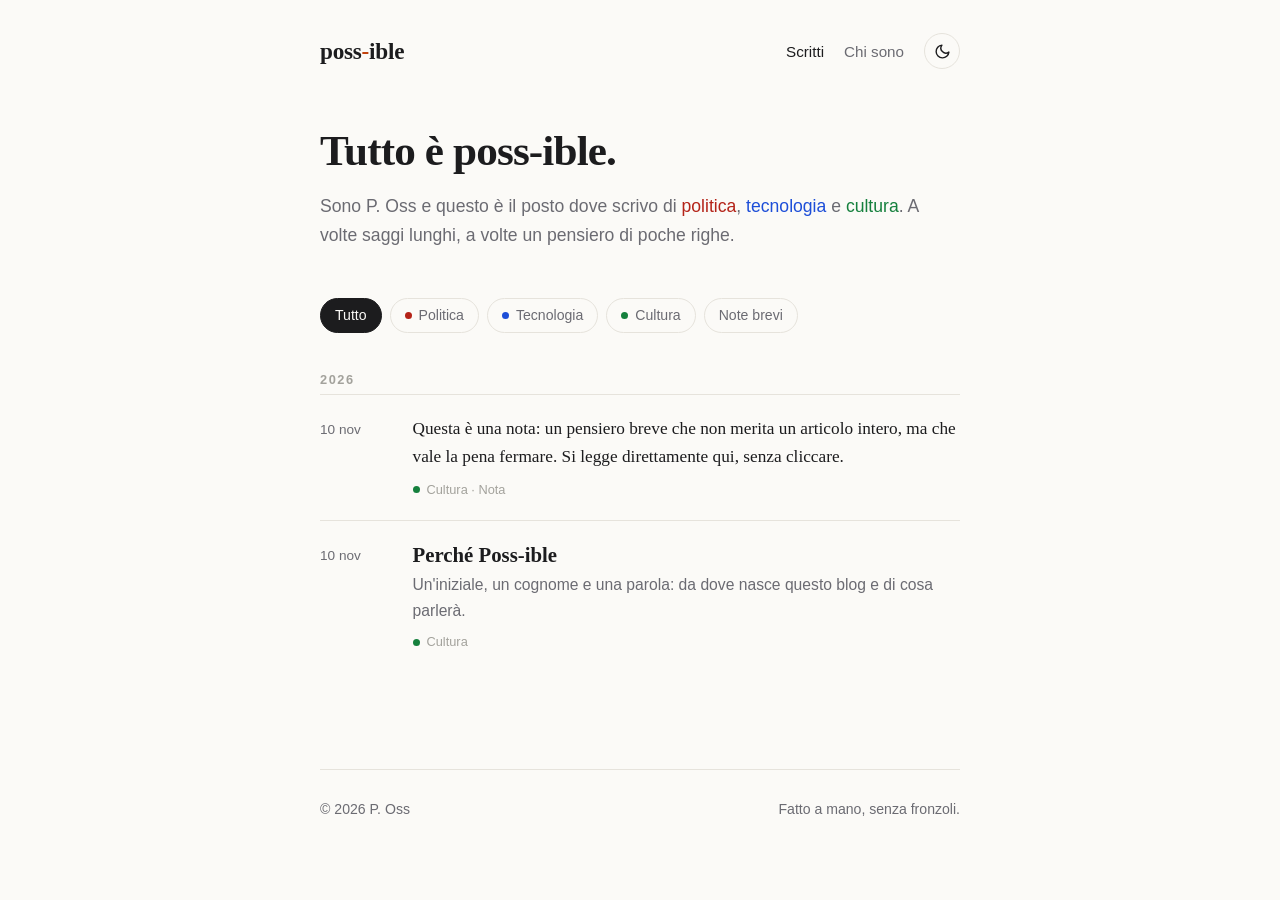
==== index.html @ ffd4f861 "Poss-ible: nuovo sito da zero Blog statico minimale con tema chiaro/scuro, sezioni Politica, Tecnolo" ====
<!doctype html>
<html lang="it">
<head>
  <meta charset="utf-8">
  <meta name="viewport" content="width=device-width, initial-scale=1">
  <title>Poss-ible</title>
  <meta name="description" content="Il blog di P. Oss: pensieri lunghi e brevi su politica, tecnologia e cultura.">
  <link rel="icon" href="data:image/svg+xml,<svg xmlns='http://www.w3.org/2000/svg' viewBox='0 0 100 100'><text y='.9em' font-size='90' font-family='Georgia'>p</text></svg>">
  <script src="theme.js"></script>
  <link rel="stylesheet" href="style.css">
</head>
<body>
  <div class="wrap">

    <header class="site-header">
      <a class="logo" href="index.html">poss<span class="dash">-</span>ible</a>
      <nav class="nav">
        <a href="index.html" aria-current="page">Scritti</a>
        <a href="chi-sono.html">Chi sono</a>
        <button class="theme-toggle" type="button" aria-label="Cambia tema">
          <svg class="moon" viewBox="0 0 24 24" fill="none" stroke="currentColor" stroke-width="2" stroke-linecap="round" stroke-linejoin="round"><path d="M21 12.8A9 9 0 1 1 11.2 3a7 7 0 0 0 9.8 9.8z"/></svg>
          <svg class="sun" viewBox="0 0 24 24" fill="none" stroke="currentColor" stroke-width="2" stroke-linecap="round" stroke-linejoin="round"><circle cx="12" cy="12" r="4"/><path d="M12 2v2M12 20v2M4.9 4.9l1.4 1.4M17.7 17.7l1.4 1.4M2 12h2M20 12h2M4.9 19.1l1.4-1.4M17.7 6.3l1.4-1.4"/></svg>
        </button>
      </nav>
    </header>

    <main>
      <section class="intro">
        <h1>Tutto è poss-ible.</h1>
        <p>Sono P. Oss e questo è il posto dove scrivo di
          <a class="topic politica" href="#politica">politica</a>,
          <a class="topic tecnologia" href="#tecnologia">tecnologia</a> e
          <a class="topic cultura" href="#cultura">cultura</a>.
          A volte saggi lunghi, a volte un pensiero di poche righe.</p>
      </section>

      <ul class="filters" aria-label="Filtra per sezione">
        <li><button type="button" data-filter="tutto" aria-pressed="true">Tutto</button></li>
        <li><button type="button" data-filter="politica"><span class="dot politica"></span>Politica</button></li>
        <li><button type="button" data-filter="tecnologia"><span class="dot tecnologia"></span>Tecnologia</button></li>
        <li><button type="button" data-filter="cultura"><span class="dot cultura"></span>Cultura</button></li>
        <li><button type="button" data-filter="note">Note brevi</button></li>
      </ul>

      <!--
        COME AGGIUNGERE UNO SCRITTO
        Copia uno dei due blocchi <li> qui sotto e mettilo in cima alla lista dell'anno giusto.

        • Saggio (articolo lungo, con una sua pagina):
          data-kind="saggio", il link punta al file in /articoli

        • Nota (pensiero breve, si legge direttamente qui):
          data-kind="nota", niente link, il testo va dentro <div class="text">

        data-cat può essere: politica, tecnologia, cultura
        Per un anno nuovo, copia tutto il blocco <section class="year-group">.
      -->

      <section class="year-group">
        <h3 class="year">2026</h3>
        <ul class="posts">

          <li data-kind="nota" data-cat="cultura">
            <div class="entry note">
              <time datetime="2026-11-10">10 nov</time>
              <div>
                <div class="text">
                  <p>Questa è una nota: un pensiero breve che non merita un articolo intero, ma che vale la pena fermare. Si legge direttamente qui, senza cliccare.</p>
                </div>
                <div class="meta"><span class="dot cultura"></span>Cultura · Nota</div>
              </div>
            </div>
          </li>

          <li data-kind="saggio" data-cat="cultura">
            <a class="entry" href="articoli/perche-poss-ible.html">
              <time datetime="2026-11-10">10 nov</time>
              <div>
                <h2>Perché Poss-ible</h2>
                <p class="summary">Un'iniziale, un cognome e una parola: da dove nasce questo blog e di cosa parlerà.</p>
                <div class="meta"><span class="dot cultura"></span>Cultura</div>
              </div>
            </a>
          </li>

        </ul>
      </section>

      <p class="empty" hidden>Ancora niente in questa sezione. Arriverà.</p>
    </main>

    <footer class="site-footer">
      <span>© <span data-year>2026</span> P. Oss</span>
      <span>Fatto a mano, senza fronzoli.</span>
    </footer>

  </div>
</body>
</html>
---- style.css ----
/* ===== Poss-ible — stile minimale ===== */

:root {
  --bg: #fbfaf7;
  --text: #1c1c1e;
  --muted: #6b6b72;
  --faint: #a3a29c;
  --accent: #c2410c;
  --border: #e6e3dc;
  --surface: #f3f1ec;

  /* Colori delle sezioni */
  --politica: #b42318;
  --tecnologia: #1d4ed8;
  --cultura: #15803d;

  --max: 680px;
  --sans: -apple-system, BlinkMacSystemFont, "Segoe UI", Inter, Roboto, sans-serif;
  --serif: "Iowan Old Style", "Palatino Linotype", Palatino, Georgia, serif;
  --mono: ui-monospace, "SF Mono", Menlo, Consolas, monospace;
}

/* Tema scuro: segue il sistema, a meno che l'utente non abbia scelto "light" */
@media (prefers-color-scheme: dark) {
  :root:not([data-theme="light"]) {
    --bg: #111113;
    --text: #e8e6e1;
    --muted: #9b9ba3;
    --faint: #5c5c63;
    --accent: #fb923c;
    --border: #26262b;
    --surface: #19191c;
    --politica: #f87171;
    --tecnologia: #60a5fa;
    --cultura: #4ade80;
  }
}
:root[data-theme="dark"] {
  --bg: #111113;
  --text: #e8e6e1;
  --muted: #9b9ba3;
  --faint: #5c5c63;
  --accent: #fb923c;
  --border: #26262b;
  --surface: #19191c;
  --politica: #f87171;
  --tecnologia: #60a5fa;
  --cultura: #4ade80;
}

*, *::before, *::after { box-sizing: border-box; }

html { -webkit-text-size-adjust: 100%; }

body {
  margin: 0;
  background: var(--bg);
  color: var(--text);
  font-family: var(--sans);
  font-size: 17px;
  line-height: 1.65;
  transition: background-color .25s ease, color .25s ease;
}

.wrap {
  max-width: var(--max);
  margin: 0 auto;
  padding: 0 20px;
}

a { color: inherit; text-decoration-color: var(--accent); text-underline-offset: 3px; }
a:hover { color: var(--accent); }

/* ----- Header ----- */
.site-header {
  display: flex;
  align-items: center;
  justify-content: space-between;
  gap: 16px;
  padding: 32px 0 56px;
}

.logo {
  font-family: var(--serif);
  font-size: 1.45rem;
  font-weight: 600;
  letter-spacing: -.01em;
  text-decoration: none;
}
.logo .dash { color: var(--accent); }
.logo:hover { color: var(--text); }

.nav { display: flex; align-items: center; gap: 20px; font-size: .95rem; }
.nav a { text-decoration: none; color: var(--muted); }
.nav a:hover, .nav a[aria-current="page"] { color: var(--text); }

.theme-toggle {
  display: grid;
  place-items: center;
  width: 36px;
  height: 36px;
  border: 1px solid var(--border);
  border-radius: 50%;
  background: transparent;
  color: var(--text);
  cursor: pointer;
  transition: border-color .2s;
}
.theme-toggle:hover { border-color: var(--accent); }
.theme-toggle svg { width: 17px; height: 17px; }
.theme-toggle .sun { display: none; }
:root[data-theme="dark"] .theme-toggle .sun { display: block; }
:root[data-theme="dark"] .theme-toggle .moon { display: none; }
@media (prefers-color-scheme: dark) {
  :root:not([data-theme="light"]) .theme-toggle .sun { display: block; }
  :root:not([data-theme="light"]) .theme-toggle .moon { display: none; }
}

/* ----- Intro ----- */
.intro { margin-bottom: 48px; }
.intro h1 {
  font-family: var(--serif);
  font-size: clamp(2rem, 6vw, 2.7rem);
  line-height: 1.15;
  font-weight: 600;
  letter-spacing: -.02em;
  margin: 0 0 16px;
}
.intro p { color: var(--muted); font-size: 1.1rem; margin: 0; max-width: 34em; }
.intro p + p { margin-top: .8em; }
.intro .topic { font-weight: 500; text-decoration: none; }
.intro .topic.politica { color: var(--politica); }
.intro .topic.tecnologia { color: var(--tecnologia); }
.intro .topic.cultura { color: var(--cultura); }
.intro .topic:hover { text-decoration: underline; text-decoration-color: currentColor; }

/* ----- Filtri per sezione ----- */
.filters {
  display: flex;
  flex-wrap: wrap;
  gap: 8px;
  margin: 0 0 36px;
  padding: 0;
  list-style: none;
}
.filters button {
  font: inherit;
  font-size: .88rem;
  padding: 5px 14px;
  border: 1px solid var(--border);
  border-radius: 999px;
  background: transparent;
  color: var(--muted);
  cursor: pointer;
  display: inline-flex;
  align-items: center;
  gap: 7px;
  transition: color .15s, border-color .15s, background-color .15s;
}
.filters button:hover { color: var(--text); border-color: var(--muted); }
.filters button[aria-pressed="true"] {
  color: var(--bg);
  background: var(--text);
  border-color: var(--text);
}

/* Pallino colorato della sezione */
.dot {
  width: 7px;
  height: 7px;
  border-radius: 50%;
  background: var(--faint);
  flex: none;
  display: inline-block;
}
.dot.politica { background: var(--politica); }
.dot.tecnologia { background: var(--tecnologia); }
.dot.cultura { background: var(--cultura); }

/* ----- Archivio ----- */
.year {
  font-family: var(--sans);
  font-size: .8rem;
  font-weight: 600;
  letter-spacing: .12em;
  color: var(--faint);
  margin: 0 0 4px;
  font-variant-numeric: tabular-nums;
}
.year-group { margin-bottom: 40px; }
.year-group[hidden] { display: none; }

.posts { list-style: none; margin: 0; padding: 0; }
.posts li { border-top: 1px solid var(--border); }
.posts li[hidden] { display: none; }

.entry {
  display: grid;
  grid-template-columns: 4.5em 1fr;
  gap: 4px 16px;
  padding: 20px 0;
  text-decoration: none;
}
.entry time {
  font-size: .85rem;
  color: var(--muted);
  font-variant-numeric: tabular-nums;
  padding-top: .3em;
  white-space: nowrap;
}
.entry h2 {
  font-family: var(--serif);
  font-size: 1.3rem;
  line-height: 1.3;
  font-weight: 600;
  margin: 0 0 4px;
  transition: color .15s;
}
a.entry:hover h2 { color: var(--accent); }
.entry .summary { margin: 0 0 8px; color: var(--muted); font-size: .98rem; }
.entry .meta {
  display: flex;
  align-items: center;
  gap: 7px;
  font-size: .8rem;
  color: var(--faint);
}

/* Note brevi: niente link, il testo si legge direttamente in lista */
.entry.note .text {
  font-family: var(--serif);
  font-size: 1.08rem;
  line-height: 1.6;
  margin: 0 0 8px;
}
.entry.note .text p { margin: 0 0 .6em; }
.entry.note .text p:last-child { margin: 0; }

/* ----- Articolo ----- */
.post-header { margin-bottom: 44px; }
.post-header .meta {
  display: flex;
  flex-wrap: wrap;
  align-items: center;
  gap: 8px;
  font-size: .9rem;
  color: var(--muted);
}
.post-header .meta a { text-decoration: none; }
.post-header .meta a:hover { color: var(--text); }
.post-header .sep { color: var(--faint); }
.post-header h1 {
  font-family: var(--serif);
  font-size: clamp(1.9rem, 5.5vw, 2.6rem);
  line-height: 1.18;
  font-weight: 600;
  letter-spacing: -.015em;
  margin: 10px 0 0;
}
.post-header .dek {
  font-family: var(--serif);
  font-size: 1.2rem;
  color: var(--muted);
  margin: 14px 0 0;
  line-height: 1.5;
}

.prose { font-family: var(--serif); font-size: 1.15rem; line-height: 1.75; }
.prose p { margin: 0 0 1.4em; }
.prose h2 { font-family: var(--sans); font-size: 1.25rem; margin: 2em 0 .6em; }
.prose h3 { font-family: var(--sans); font-size: 1.05rem; margin: 1.6em 0 .5em; }
.prose blockquote {
  margin: 1.8em 0;
  padding-left: 20px;
  border-left: 3px solid var(--accent);
  color: var(--muted);
  font-style: italic;
}
.prose code {
  font-family: var(--mono);
  font-size: .85em;
  background: var(--surface);
  padding: 2px 6px;
  border-radius: 4px;
}
.prose pre {
  background: var(--surface);
  padding: 16px;
  border-radius: 8px;
  overflow-x: auto;
  font-size: .9rem;
}
.prose pre code { background: none; padding: 0; }
.prose img { max-width: 100%; height: auto; border-radius: 6px; }
.prose figure { margin: 2em 0; }
.prose figcaption { font-family: var(--sans); font-size: .85rem; color: var(--muted); margin-top: 8px; }
.prose hr { border: 0; text-align: center; margin: 2.5em 0; }
.prose hr::after { content: "· · ·"; color: var(--faint); letter-spacing: .5em; }
.prose ul, .prose ol { padding-left: 1.3em; margin: 0 0 1.4em; }
.prose li { margin-bottom: .3em; }

/* Note a piè di pagina */
.prose sup a { text-decoration: none; color: var(--accent); font-family: var(--sans); font-size: .75em; padding: 0 1px; }
.footnotes {
  margin-top: 3em;
  padding-top: 1.5em;
  border-top: 1px solid var(--border);
  font-family: var(--sans);
  font-size: .9rem;
  color: var(--muted);
}
.footnotes ol { padding-left: 1.2em; }
.footnotes a { color: var(--muted); }

.post-end {
  margin-top: 56px;
  padding-top: 24px;
  border-top: 1px solid var(--border);
  display: flex;
  justify-content: space-between;
  flex-wrap: wrap;
  gap: 12px;
  font-size: .95rem;
}
.post-end a { color: var(--muted); text-decoration: none; }
.post-end a:hover { color: var(--accent); }

/* ----- Footer ----- */
.site-footer {
  margin-top: 96px;
  padding: 28px 0 48px;
  border-top: 1px solid var(--border);
  font-size: .88rem;
  color: var(--muted);
  display: flex;
  justify-content: space-between;
  flex-wrap: wrap;
  gap: 8px;
}
.site-footer a { color: var(--muted); text-decoration: none; }
.site-footer a:hover { color: var(--accent); }

.empty { color: var(--muted); font-style: italic; }

::selection { background: var(--accent); color: var(--bg); }

:focus-visible { outline: 2px solid var(--accent); outline-offset: 3px; border-radius: 4px; }

@media (max-width: 480px) {
  .site-header { padding: 24px 0 40px; }
  .nav { gap: 14px; }
  .entry { grid-template-columns: 1fr; gap: 2px; }
  .entry time { padding-top: 0; }
}
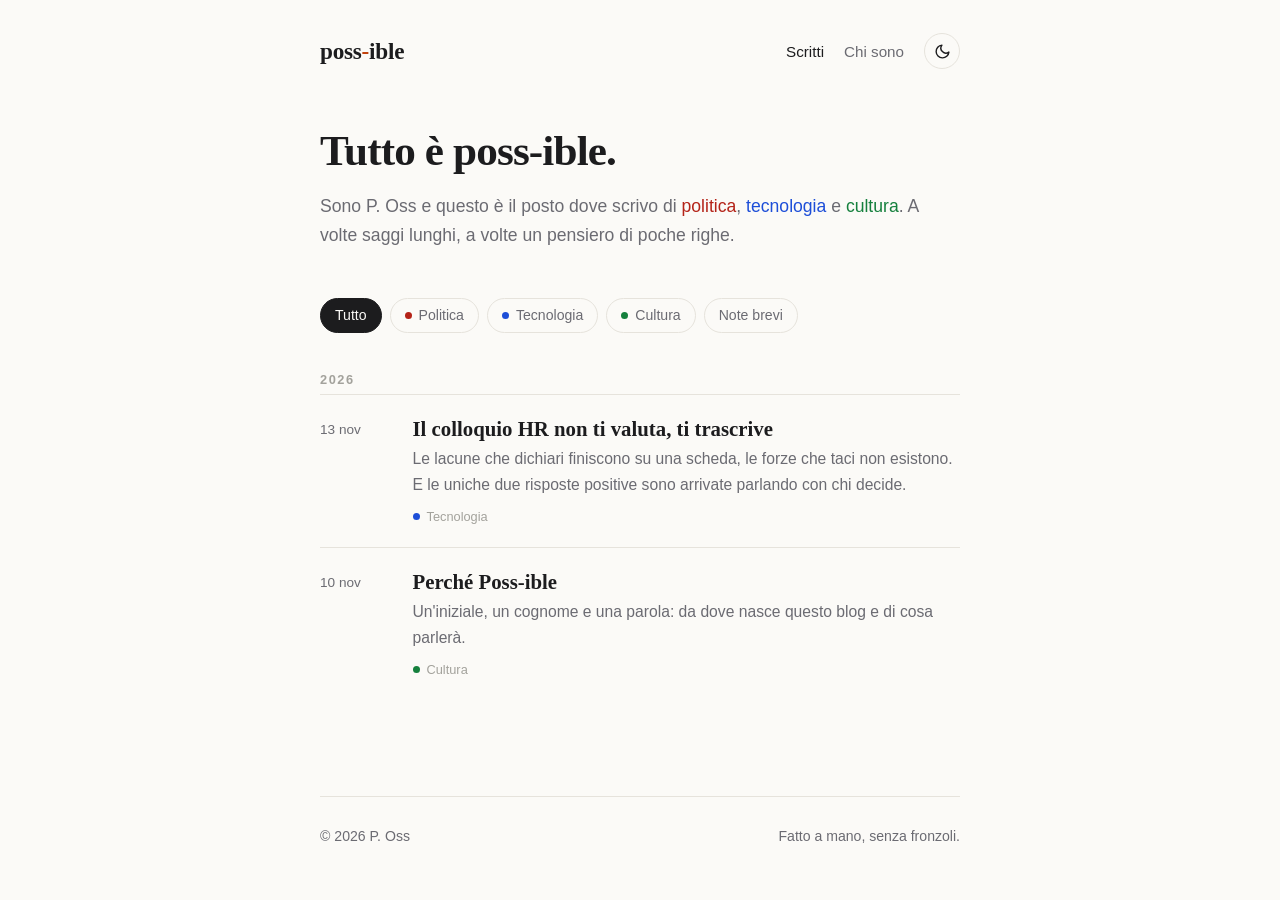
==== commit f32655e0: "Nuovo articolo: Il colloquio HR non ti valuta, ti trascrive Co-Authored-By: Claude Opus 5.5 <noreply" ====
--- a/index.html
+++ b/index.html
@@ -60,17 +60,30 @@
         <h3 class="year">2026</h3>
         <ul class="posts">
 
+          <li data-kind="saggio" data-cat="tecnologia">
+            <a class="entry" href="articoli/il-colloquio-hr-non-ti-valuta.html">
+              <time datetime="2026-11-13">13 nov</time>
+              <div>
+                <h2>Il colloquio HR non ti valuta, ti trascrive</h2>
+                <p class="summary">Le lacune che dichiari finiscono su una scheda, le forze che taci non esistono. E le uniche due risposte positive sono arrivate parlando con chi decide.</p>
+                <div class="meta"><span class="dot tecnologia"></span>Tecnologia</div>
+              </div>
+            </a>
+          </li>
+
+          <!-- Esempio di nota breve (copialo sopra quando vuoi scriverne una):
           <li data-kind="nota" data-cat="cultura">
             <div class="entry note">
               <time datetime="2026-11-10">10 nov</time>
               <div>
                 <div class="text">
-                  <p>Questa è una nota: un pensiero breve che non merita un articolo intero, ma che vale la pena fermare. Si legge direttamente qui, senza cliccare.</p>
+                  <p>Testo della nota.</p>
                 </div>
                 <div class="meta"><span class="dot cultura"></span>Cultura · Nota</div>
               </div>
             </div>
           </li>
+          -->
 
           <li data-kind="saggio" data-cat="cultura">
             <a class="entry" href="articoli/perche-poss-ible.html">
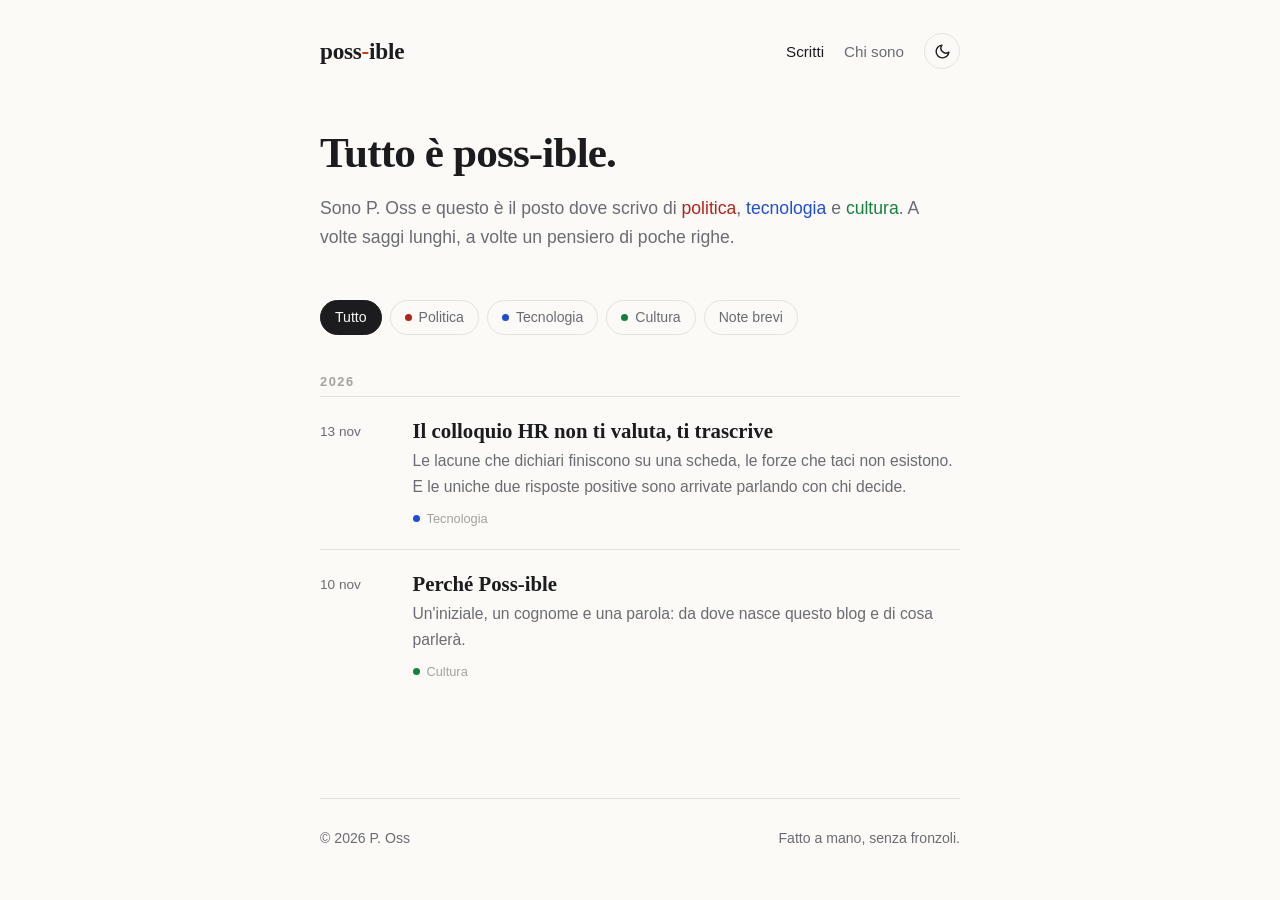
==== commit e45f884b: "Header sticky, barra di lettura sopra l'header, versioni dei file per evitare la cache Co-Authored-B" ====
--- a/index.html
+++ b/index.html
@@ -6,8 +6,8 @@
   <title>Poss-ible</title>
   <meta name="description" content="Il blog di P. Oss: pensieri lunghi e brevi su politica, tecnologia e cultura.">
   <link rel="icon" href="data:image/svg+xml,<svg xmlns='http://www.w3.org/2000/svg' viewBox='0 0 100 100'><text y='.9em' font-size='90' font-family='Georgia'>p</text></svg>">
-  <script src="theme.js"></script>
-  <link rel="stylesheet" href="style.css">
+  <script src="theme.js?v=2"></script>
+  <link rel="stylesheet" href="style.css?v=2">
 </head>
 <body>
   <div class="wrap">
--- a/style.css
+++ b/style.css
@@ -77,7 +77,24 @@
   align-items: center;
   justify-content: space-between;
   gap: 16px;
-  padding: 32px 0 56px;
+  padding: 18px 0;
+  margin: 14px 0 40px;
+
+  /* Sticky: resta in alto mentre scorri */
+  position: sticky;
+  top: 0;
+  z-index: 50;
+  background: var(--bg);
+  /* lo sfondo si estende a tutta la larghezza dello schermo */
+  box-shadow: 0 0 0 100vmax var(--bg);
+  clip-path: inset(0 -100vmax);
+  transition: background-color .25s ease, box-shadow .25s ease;
+}
+/* linea sottile sotto l'header quando la pagina è scorsa
+   (fatta con un'ombra: non allarga la pagina) */
+.scrolled .site-header {
+  box-shadow: 0 0 0 100vmax var(--bg), 0 1px 0 100vmax var(--border);
+  clip-path: inset(0 -100vmax -1px);
 }
 
 .logo {
@@ -325,6 +342,20 @@
 .post-end a { color: var(--muted); text-decoration: none; }
 .post-end a:hover { color: var(--accent); }
 
+/* ----- Barra di avanzamento lettura ----- */
+.progress {
+  position: fixed;
+  top: 0;
+  left: 0;
+  right: 0;
+  height: 3px;
+  background: var(--accent);
+  transform: scaleX(0);
+  transform-origin: 0 50%;
+  z-index: 1000;
+  pointer-events: none;
+}
+
 /* ----- Footer ----- */
 .site-footer {
   margin-top: 96px;
@@ -347,7 +378,7 @@
 :focus-visible { outline: 2px solid var(--accent); outline-offset: 3px; border-radius: 4px; }
 
 @media (max-width: 480px) {
-  .site-header { padding: 24px 0 40px; }
+  .site-header { padding: 14px 0; margin: 8px 0 32px; }
   .nav { gap: 14px; }
   .entry { grid-template-columns: 1fr; gap: 2px; }
   .entry time { padding-top: 0; }
